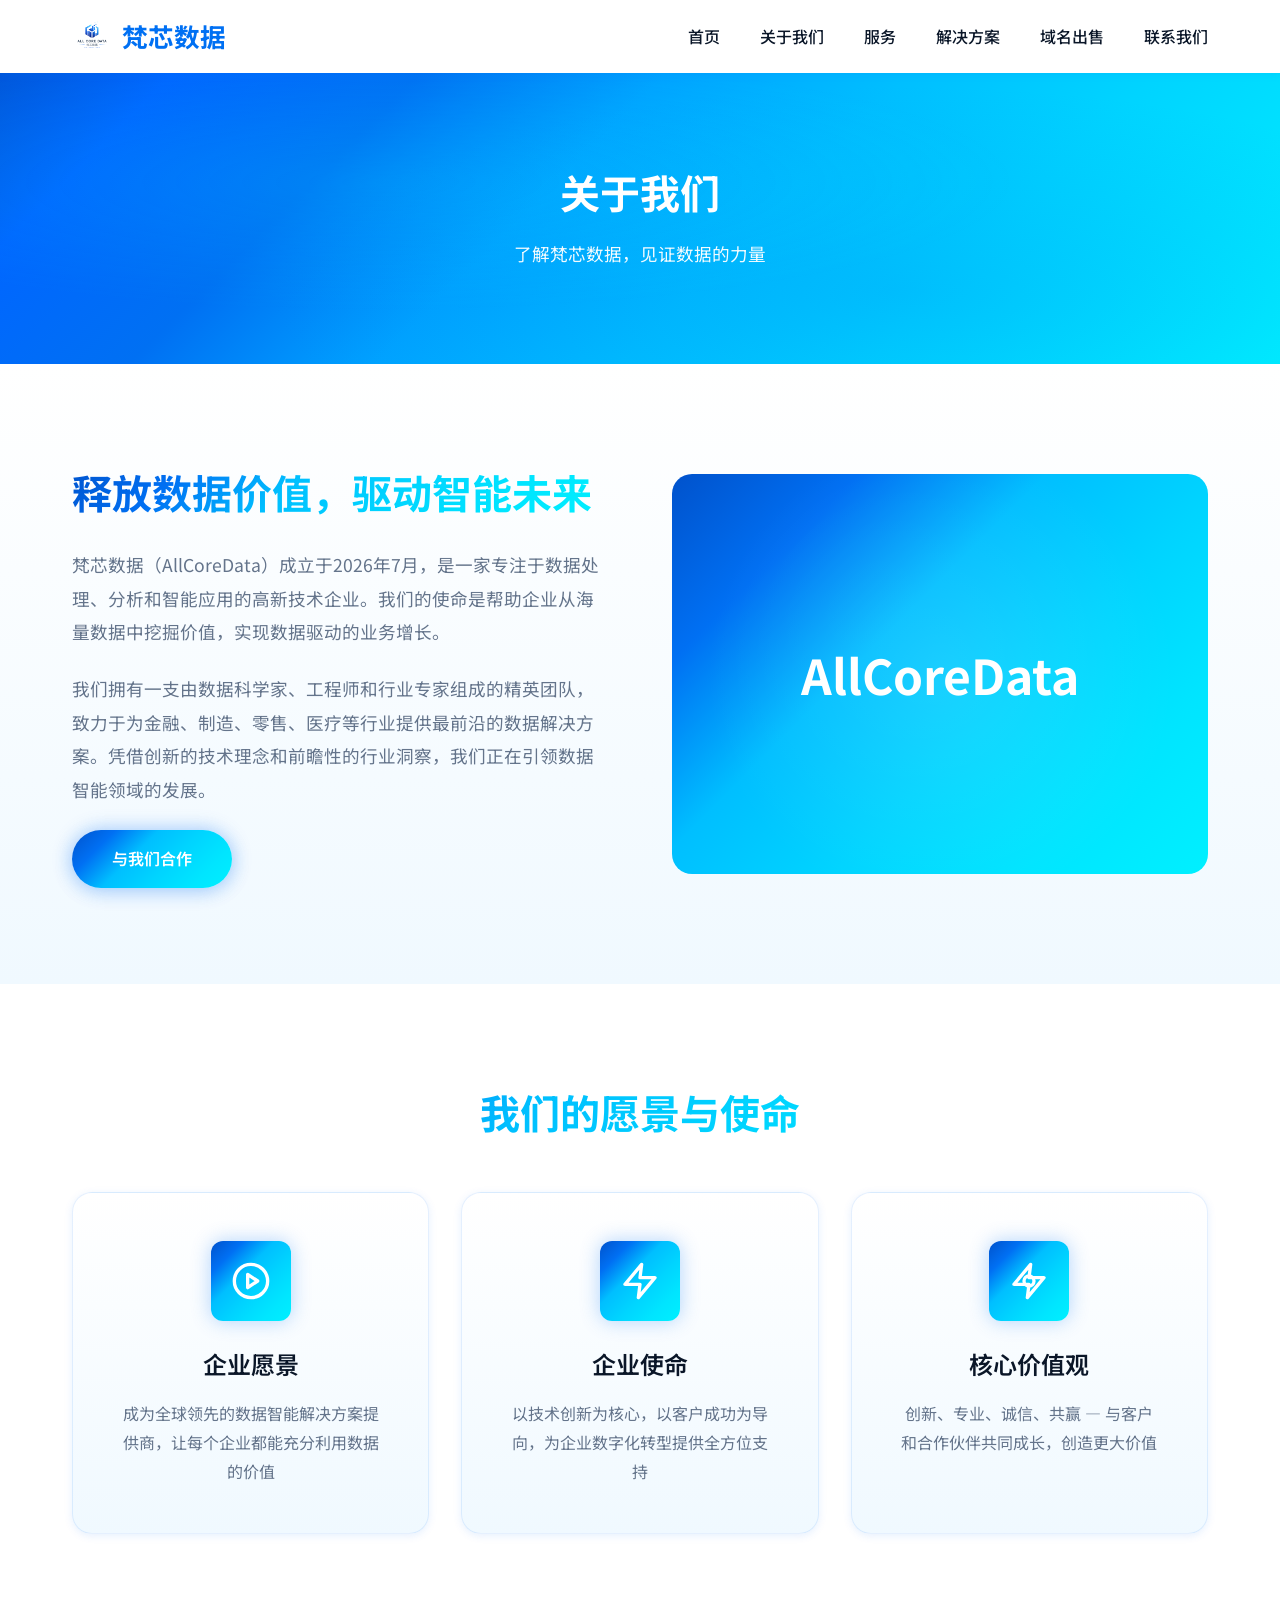
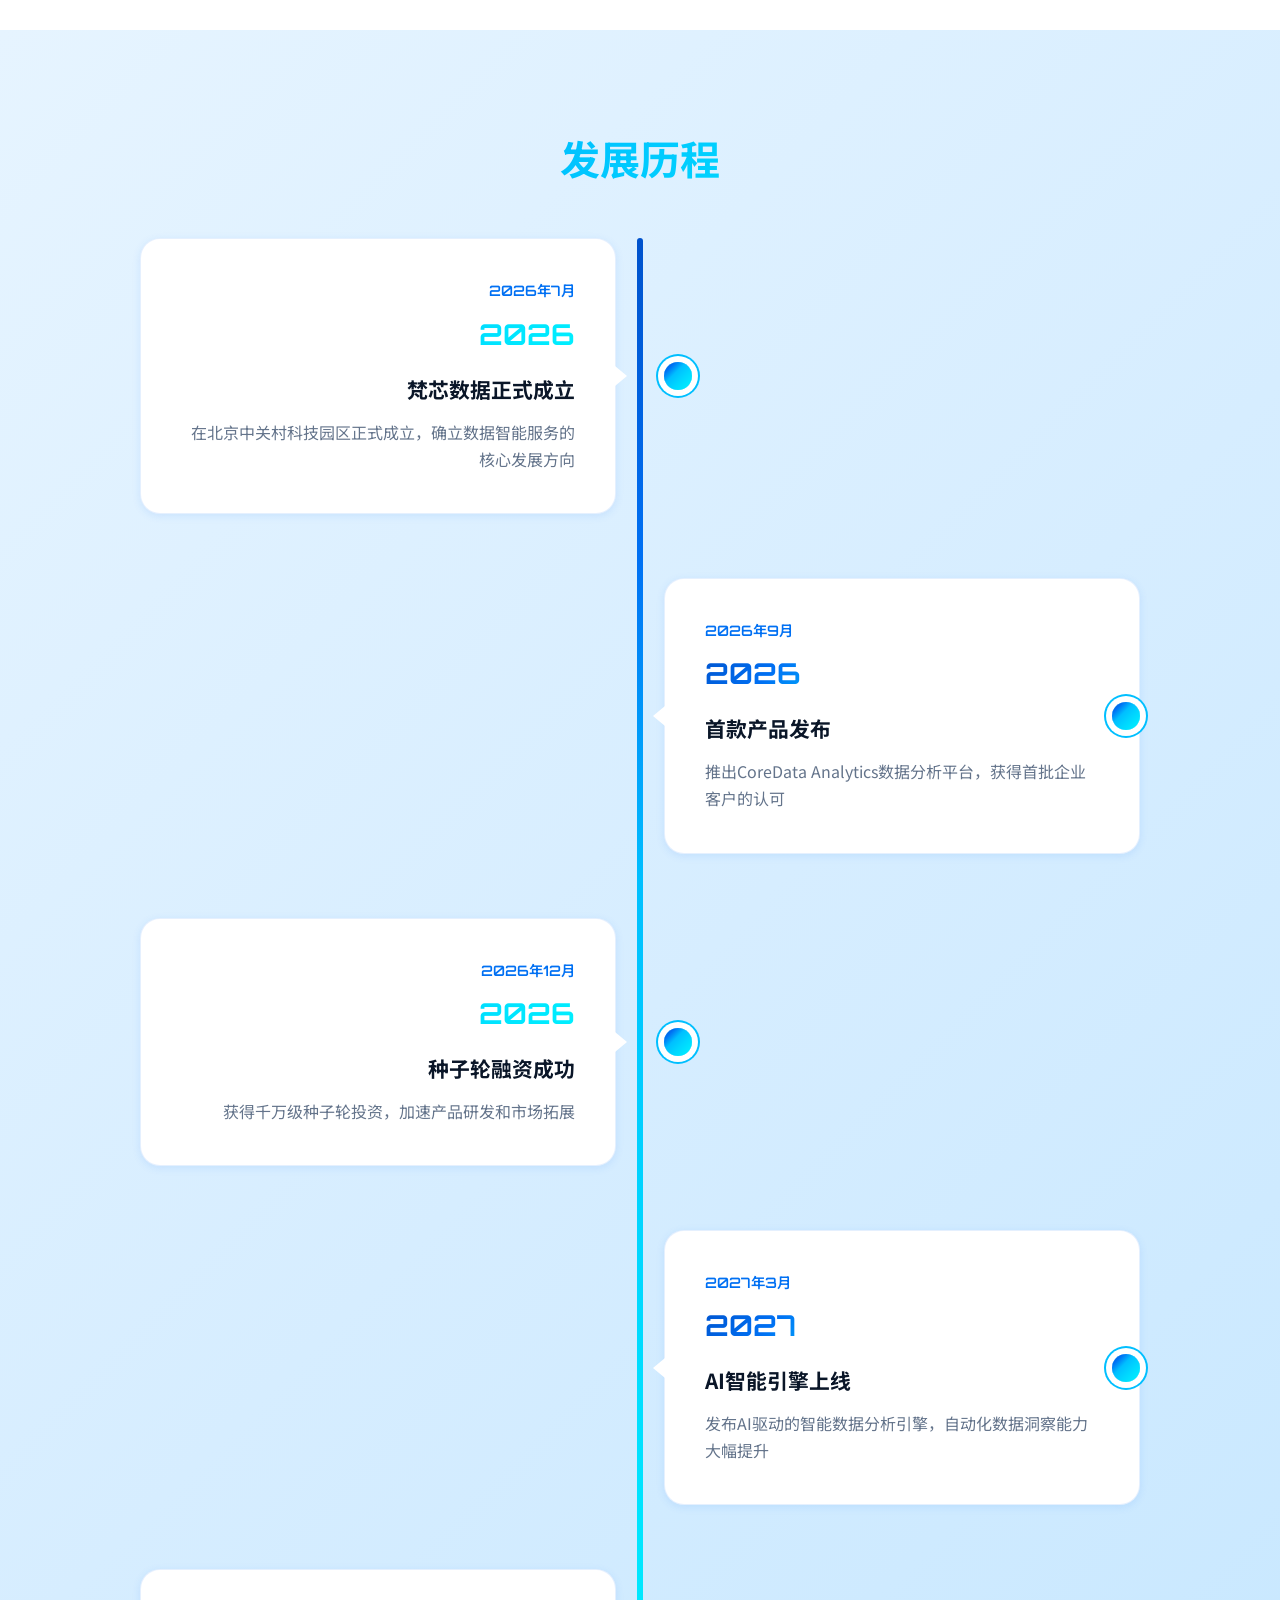
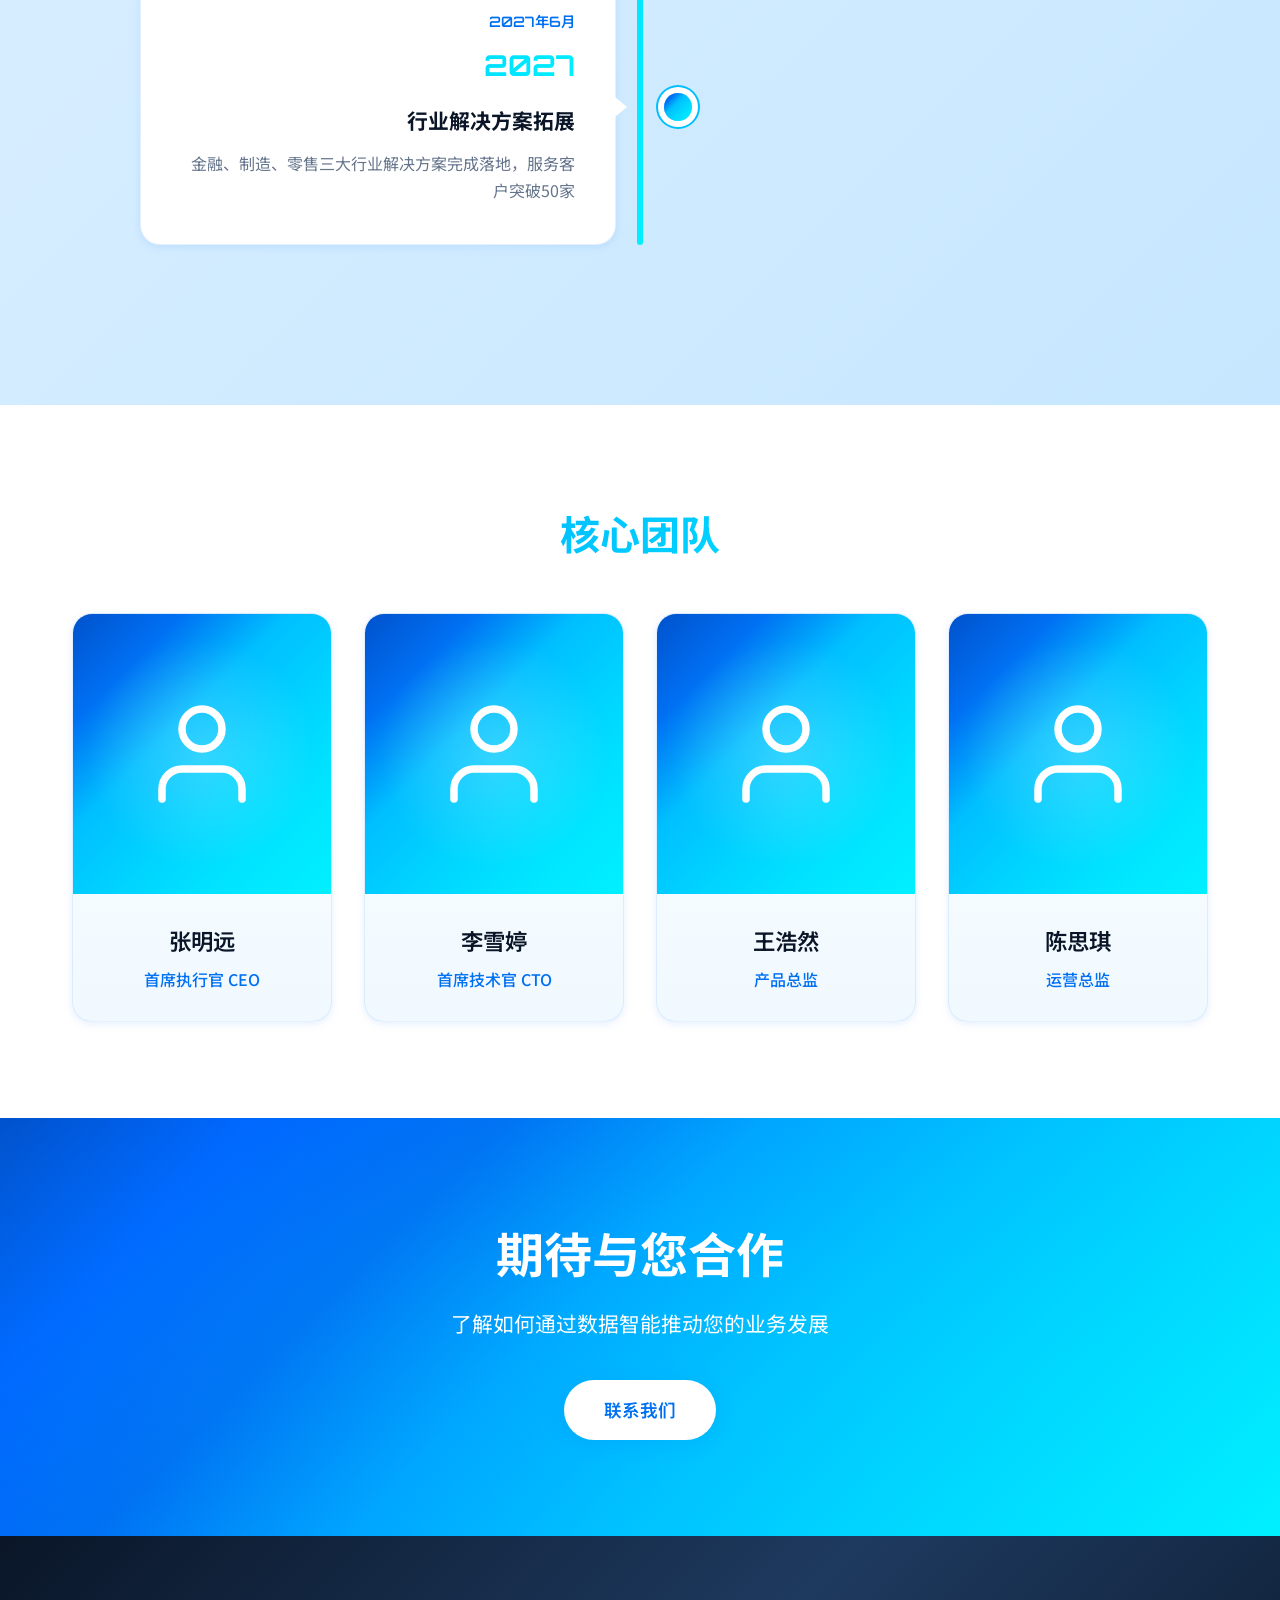
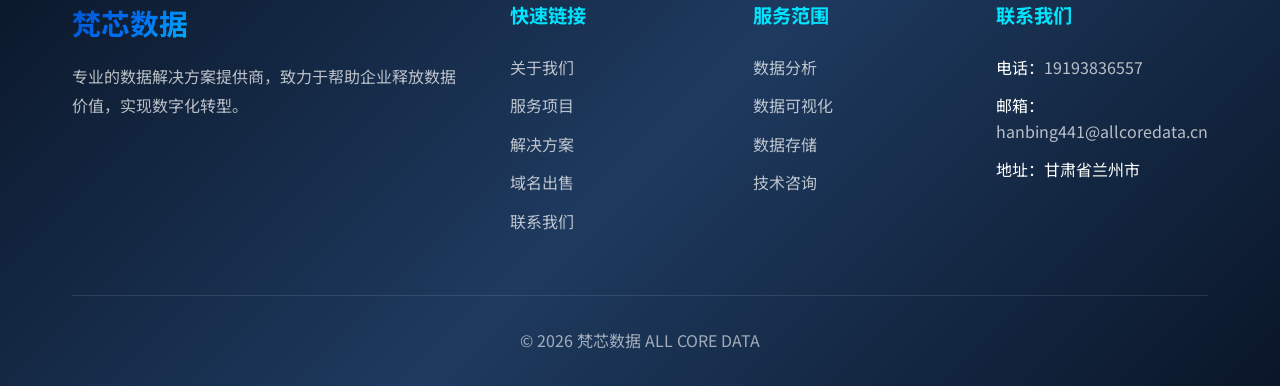
==== about.html @ eddf1067 "Add files via upload" ====
<!DOCTYPE html>
<html lang="zh-CN">
<head>
    <meta charset="UTF-8">
    <meta name="viewport" content="width=device-width, initial-scale=1.0">
    <meta name="description" content="了解梵芯数据的公司介绍、发展历程、核心团队和企业文化">
    <title>关于我们 - 梵芯数据 AllCoreData</title>
    <link rel="preconnect" href="https://fonts.googleapis.com">
    <link rel="preconnect" href="https://fonts.gstatic.com" crossorigin>
    <link href="https://fonts.googleapis.com/css2?family=Noto+Sans+SC:wght@400;500;600;700&family=Orbitron:wght@500;700&display=swap" rel="stylesheet">
    <link rel="stylesheet" href="css/styles.css">
    <style>
        .page-header {
            background: var(--gradient-hero);
            padding: 10rem 0 6rem;
            color: var(--white);
            text-align: center;
            position: relative;
            overflow: hidden;
        }
        
        .page-header::before {
            content: '';
            position: absolute;
            top: 0;
            left: 0;
            width: 100%;
            height: 100%;
            background: radial-gradient(ellipse at 30% 50%, rgba(0, 240, 255, 0.15) 0%, transparent 50%),
                        radial-gradient(ellipse at 70% 80%, rgba(0, 112, 243, 0.2) 0%, transparent 50%);
        }
        
        .page-header h1 {
            font-size: 2.5rem;
            font-weight: 700;
            margin-bottom: 1rem;
            position: relative;
            z-index: 1;
        }
        
        .page-header p {
            font-size: 1.1rem;
            opacity: 0.95;
            position: relative;
            z-index: 1;
        }
        
        .about-intro {
            padding: 6rem 0;
            background: linear-gradient(180deg, var(--white) 0%, var(--bg-light) 100%);
        }
        
        .intro-grid {
            display: grid;
            grid-template-columns: 1fr 1fr;
            gap: 4rem;
            align-items: center;
        }
        
        .intro-content h2 {
            font-size: 2.5rem;
            font-weight: 700;
            margin-bottom: 1.5rem;
            background: var(--gradient);
            -webkit-background-clip: text;
            -webkit-text-fill-color: transparent;
            background-clip: text;
        }
        
        .intro-content p {
            font-size: 1.1rem;
            color: var(--text-gray);
            line-height: 1.9;
            margin-bottom: 1.5rem;
        }
        
        .intro-image {
            background: var(--gradient);
            height: 400px;
            border-radius: var(--radius-lg);
            display: flex;
            align-items: center;
            justify-content: center;
            color: white;
            font-size: 3rem;
            font-weight: 700;
            position: relative;
            overflow: hidden;
        }
        
        .intro-image::before {
            content: '';
            position: absolute;
            top: 0;
            left: 0;
            right: 0;
            bottom: 0;
            background: radial-gradient(circle, rgba(255,255,255,0.1) 0%, transparent 70%);
        }
        
        .mission-section {
            background: var(--white);
            padding: 6rem 0;
        }
        
        .mission-grid {
            display: grid;
            grid-template-columns: repeat(3, 1fr);
            gap: 2rem;
            margin-top: 3rem;
        }
        
        .mission-card {
            background: var(--gradient-card);
            padding: 3rem;
            border-radius: var(--radius-lg);
            box-shadow: var(--shadow-sm);
            border: 1px solid rgba(0, 112, 243, 0.1);
            text-align: center;
            transition: all var(--transition-base);
        }
        
        .mission-card:hover {
            transform: translateY(-10px);
            box-shadow: var(--shadow-lg);
            border-color: var(--primary);
        }
        
        .mission-icon {
            width: 80px;
            height: 80px;
            background: var(--gradient);
            border-radius: var(--radius-md);
            display: flex;
            align-items: center;
            justify-content: center;
            margin: 0 auto 1.5rem;
            box-shadow: var(--glow-primary);
        }
        
        .mission-icon svg {
            width: 40px;
            height: 40px;
            stroke: white;
            fill: none;
            stroke-width: 2;
            stroke-linecap: round;
            stroke-linejoin: round;
        }
        
        .mission-card h3 {
            font-size: 1.5rem;
            font-weight: 600;
            margin-bottom: 1rem;
            color: var(--text-dark);
        }
        
        .mission-card p {
            color: var(--text-gray);
            line-height: 1.8;
        }
        
        .timeline-section {
            padding: 6rem 0;
            background: var(--bg-gradient);
        }
        
        .timeline {
            position: relative;
            max-width: 1000px;
            margin: 3rem auto 0;
        }
        
        .timeline::before {
            content: '';
            position: absolute;
            left: 50%;
            transform: translateX(-50%);
            width: 6px;
            height: 100%;
            background: var(--gradient);
            border-radius: 3px;
        }
        
        .timeline-item {
            position: relative;
            margin-bottom: 4rem;
            display: grid;
            grid-template-columns: 1fr 1fr;
            gap: 3rem;
        }
        
        .timeline-item:nth-child(odd) .timeline-content {
            grid-column: 1;
            text-align: right;
        }
        
        .timeline-item:nth-child(odd) .timeline-dot {
            grid-column: 2;
            justify-self: start;
        }
        
        .timeline-item:nth-child(even) .timeline-content {
            grid-column: 2;
        }
        
        .timeline-item:nth-child(even) .timeline-dot {
            grid-column: 1;
            justify-self: end;
        }
        
        .timeline-content {
            background: var(--white);
            padding: 2.5rem;
            border-radius: var(--radius-lg);
            box-shadow: var(--shadow-sm);
            border: 1px solid rgba(0, 112, 243, 0.1);
            transition: all var(--transition-base);
            position: relative;
        }
        
        .timeline-content:hover {
            transform: scale(1.03);
            box-shadow: var(--shadow-lg);
            border-color: var(--primary);
        }
        
        .timeline-content::before {
            content: '';
            position: absolute;
            top: 50%;
            width: 0;
            height: 0;
            border-style: solid;
        }
        
        .timeline-item:nth-child(odd) .timeline-content::before {
            right: -12px;
            transform: translateY(-50%);
            border-width: 10px 0 10px 12px;
            border-color: transparent transparent transparent var(--white);
        }
        
        .timeline-item:nth-child(even) .timeline-content::before {
            left: -12px;
            transform: translateY(-50%);
            border-width: 10px 12px 10px 0;
            border-color: transparent var(--white) transparent transparent;
        }
        
        .timeline-date {
            font-size: 0.9rem;
            font-weight: 600;
            color: var(--primary);
            margin-bottom: 0.5rem;
            font-family: var(--font-display);
        }
        
        .timeline-year {
            font-size: 1.8rem;
            font-weight: 700;
            font-family: var(--font-display);
            background: var(--gradient);
            -webkit-background-clip: text;
            -webkit-text-fill-color: transparent;
            background-clip: text;
            margin-bottom: 1rem;
        }
        
        .timeline-content h4 {
            font-size: 1.3rem;
            margin-bottom: 0.8rem;
            color: var(--text-dark);
        }
        
        .timeline-content p {
            color: var(--text-gray);
            font-size: 1rem;
            line-height: 1.7;
        }
        
        .timeline-dot {
            width: 28px;
            height: 28px;
            background: var(--gradient);
            border-radius: 50%;
            position: absolute;
            top: 50%;
            transform: translateY(-50%);
            z-index: 2;
            box-shadow: 0 0 0 6px var(--white), 0 0 0 8px var(--primary-light);
            transition: all var(--transition-base);
        }
        
        .timeline-item:hover .timeline-dot {
            box-shadow: 0 0 0 6px var(--white), 0 0 0 8px var(--primary-light), 0 0 20px rgba(0, 240, 255, 0.5);
            transform: translateY(-50%) scale(1.2);
        }
        
        .team-section {
            background: var(--white);
            padding: 6rem 0;
        }
        
        .team-grid {
            display: grid;
            grid-template-columns: repeat(4, 1fr);
            gap: 2rem;
            margin-top: 3rem;
        }
        
        .team-card {
            background: var(--gradient-card);
            border-radius: var(--radius-lg);
            overflow: hidden;
            box-shadow: var(--shadow-sm);
            border: 1px solid rgba(0, 112, 243, 0.1);
            transition: all var(--transition-base);
        }
        
        .team-card:hover {
            transform: translateY(-10px);
            box-shadow: var(--shadow-lg);
            border-color: var(--primary);
        }
        
        .team-avatar {
            height: 280px;
            background: var(--gradient);
            display: flex;
            align-items: center;
            justify-content: center;
            position: relative;
            overflow: hidden;
        }
        
        .team-avatar::before {
            content: '';
            position: absolute;
            top: 0;
            left: 0;
            right: 0;
            bottom: 0;
            background: radial-gradient(circle, rgba(255,255,255,0.2) 0%, transparent 60%);
        }
        
        .team-avatar svg {
            width: 120px;
            height: 120px;
            stroke: white;
            fill: none;
            stroke-width: 1.5;
            stroke-linecap: round;
            stroke-linejoin: round;
        }
        
        .team-info {
            padding: 1.8rem;
            text-align: center;
        }
        
        .team-info h4 {
            font-size: 1.4rem;
            font-weight: 600;
            margin-bottom: 0.5rem;
            color: var(--text-dark);
        }
        
        .team-info p {
            color: var(--primary);
            font-weight: 500;
            font-size: 1rem;
        }
        
        @media (max-width: 1024px) {
            .intro-grid {
                grid-template-columns: 1fr;
            }
            
            .mission-grid {
                grid-template-columns: 1fr;
            }
            
            .team-grid {
                grid-template-columns: repeat(2, 1fr);
            }
            
            .timeline::before {
                left: 25px;
            }
            
            .timeline-item {
                grid-template-columns: 1fr;
                padding-left: 70px;
            }
            
            .timeline-item .timeline-content {
                grid-column: 1 !important;
                text-align: left !important;
            }
            
            .timeline-content::before {
                left: -12px !important;
                right: auto !important;
                border-width: 10px 12px 10px 0 !important;
                border-color: transparent var(--white) transparent transparent !important;
            }
            
            .timeline-dot {
                grid-column: 1 !important;
                left: 10px !important;
                right: auto !important;
            }
        }
        
        @media (max-width: 768px) {
            .page-header h1 {
                font-size: 2.5rem;
            }
            
            .team-grid {
                grid-template-columns: 1fr;
            }
        }
    </style>
</head>
<body>
    <nav class="navbar scrolled">
        <div class="container">
            <a href="index.html" class="logo">
                <img src="logo.png" alt="梵芯数据" style="height: 40px; margin-right: 10px; vertical-align: middle;">
                <span>梵芯数据</span>
            </a>
            <ul class="nav-links" id="navLinks">
                <li><a href="index.html">首页</a></li>
                <li><a href="about.html">关于我们</a></li>
                <li><a href="services.html">服务</a></li>
                <li><a href="solutions.html">解决方案</a></li>
                <li><a href="domains.html">域名出售</a></li>
                <li><a href="contact.html">联系我们</a></li>
            </ul>
            <div class="menu-toggle" id="menuToggle">
                <span></span>
                <span></span>
                <span></span>
            </div>
        </div>
    </nav>

    <header class="page-header">
        <div class="container">
            <h1>关于我们</h1>
            <p>了解梵芯数据，见证数据的力量</p>
        </div>
    </header>

    <section class="about-intro">
        <div class="container">
            <div class="intro-grid">
                <div class="intro-content reveal">
                    <h2>释放数据价值，驱动智能未来</h2>
                    <p>梵芯数据（AllCoreData）成立于2026年7月，是一家专注于数据处理、分析和智能应用的高新技术企业。我们的使命是帮助企业从海量数据中挖掘价值，实现数据驱动的业务增长。</p>
                    <p>我们拥有一支由数据科学家、工程师和行业专家组成的精英团队，致力于为金融、制造、零售、医疗等行业提供最前沿的数据解决方案。凭借创新的技术理念和前瞻性的行业洞察，我们正在引领数据智能领域的发展。</p>
                    <a href="contact.html" class="btn btn-primary">与我们合作</a>
                </div>
                <div class="intro-image reveal">
                    AllCoreData
                </div>
            </div>
        </div>
    </section>

    <section class="mission-section">
        <div class="container">
            <h2 class="section-title reveal">我们的愿景与使命</h2>
            <div class="mission-grid">
                <div class="mission-card reveal">
                    <div class="mission-icon">
                        <svg viewBox="0 0 24 24">
                            <circle cx="12" cy="12" r="10"/>
                            <polygon points="10 8 16 12 10 16 10 8"/>
                        </svg>
                    </div>
                    <h3>企业愿景</h3>
                    <p>成为全球领先的数据智能解决方案提供商，让每个企业都能充分利用数据的价值</p>
                </div>
                <div class="mission-card reveal">
                    <div class="mission-icon">
                        <svg viewBox="0 0 24 24">
                            <path d="M13 2L3 14h9l-1 8 10-12h-9l1-8z"/>
                        </svg>
                    </div>
                    <h3>企业使命</h3>
                    <p>以技术创新为核心，以客户成功为导向，为企业数字化转型提供全方位支持</p>
                </div>
                <div class="mission-card reveal">
                    <div class="mission-icon">
                        <svg viewBox="0 0 24 24">
                            <path d="M13 2L3 14h9l-1 8 10-12h-9l1-8z"/>
                            <circle cx="12" cy="12" r="3"/>
                        </svg>
                    </div>
                    <h3>核心价值观</h3>
                    <p>创新、专业、诚信、共赢 — 与客户和合作伙伴共同成长，创造更大价值</p>
                </div>
            </div>
        </div>
    </section>

    <section class="timeline-section">
        <div class="container">
            <h2 class="section-title reveal">发展历程</h2>
            <div class="timeline">
                <div class="timeline-item reveal">
                    <div class="timeline-content">
                        <div class="timeline-date">2026年7月</div>
                        <div class="timeline-year">2026</div>
                        <h4>梵芯数据正式成立</h4>
                        <p>在北京中关村科技园区正式成立，确立数据智能服务的核心发展方向</p>
                    </div>
                    <div class="timeline-dot"></div>
                </div>
                <div class="timeline-item reveal">
                    <div class="timeline-content">
                        <div class="timeline-date">2026年9月</div>
                        <div class="timeline-year">2026</div>
                        <h4>首款产品发布</h4>
                        <p>推出CoreData Analytics数据分析平台，获得首批企业客户的认可</p>
                    </div>
                    <div class="timeline-dot"></div>
                </div>
                <div class="timeline-item reveal">
                    <div class="timeline-content">
                        <div class="timeline-date">2026年12月</div>
                        <div class="timeline-year">2026</div>
                        <h4>种子轮融资成功</h4>
                        <p>获得千万级种子轮投资，加速产品研发和市场拓展</p>
                    </div>
                    <div class="timeline-dot"></div>
                </div>
                <div class="timeline-item reveal">
                    <div class="timeline-content">
                        <div class="timeline-date">2027年3月</div>
                        <div class="timeline-year">2027</div>
                        <h4>AI智能引擎上线</h4>
                        <p>发布AI驱动的智能数据分析引擎，自动化数据洞察能力大幅提升</p>
                    </div>
                    <div class="timeline-dot"></div>
                </div>
                <div class="timeline-item reveal">
                    <div class="timeline-content">
                        <div class="timeline-date">2027年6月</div>
                        <div class="timeline-year">2027</div>
                        <h4>行业解决方案拓展</h4>
                        <p>金融、制造、零售三大行业解决方案完成落地，服务客户突破50家</p>
                    </div>
                    <div class="timeline-dot"></div>
                </div>
            </div>
        </div>
    </section>

    <section class="team-section">
        <div class="container">
            <h2 class="section-title reveal">核心团队</h2>
            <div class="team-grid">
                <div class="team-card reveal">
                    <div class="team-avatar">
                        <svg viewBox="0 0 24 24">
                            <path d="M20 21v-2a4 4 0 0 0-4-4H8a4 4 0 0 0-4 4v2"/>
                            <circle cx="12" cy="7" r="4"/>
                        </svg>
                    </div>
                    <div class="team-info">
                        <h4>张明远</h4>
                        <p>首席执行官 CEO</p>
                    </div>
                </div>
                <div class="team-card reveal">
                    <div class="team-avatar">
                        <svg viewBox="0 0 24 24">
                            <path d="M20 21v-2a4 4 0 0 0-4-4H8a4 4 0 0 0-4 4v2"/>
                            <circle cx="12" cy="7" r="4"/>
                        </svg>
                    </div>
                    <div class="team-info">
                        <h4>李雪婷</h4>
                        <p>首席技术官 CTO</p>
                    </div>
                </div>
                <div class="team-card reveal">
                    <div class="team-avatar">
                        <svg viewBox="0 0 24 24">
                            <path d="M20 21v-2a4 4 0 0 0-4-4H8a4 4 0 0 0-4 4v2"/>
                            <circle cx="12" cy="7" r="4"/>
                        </svg>
                    </div>
                    <div class="team-info">
                        <h4>王浩然</h4>
                        <p>产品总监</p>
                    </div>
                </div>
                <div class="team-card reveal">
                    <div class="team-avatar">
                        <svg viewBox="0 0 24 24">
                            <path d="M20 21v-2a4 4 0 0 0-4-4H8a4 4 0 0 0-4 4v2"/>
                            <circle cx="12" cy="7" r="4"/>
                        </svg>
                    </div>
                    <div class="team-info">
                        <h4>陈思琪</h4>
                        <p>运营总监</p>
                    </div>
                </div>
            </div>
        </div>
    </section>

    <section class="cta section">
        <div class="container">
            <h2 class="reveal">期待与您合作</h2>
            <p class="reveal">了解如何通过数据智能推动您的业务发展</p>
            <a href="contact.html" class="btn btn-white reveal">联系我们</a>
        </div>
    </section>

    <footer>
        <div class="container">
            <div class="footer-grid">
                <div class="footer-brand">
                    <h3>梵芯数据</h3>
                    <p>专业的数据解决方案提供商，致力于帮助企业释放数据价值，实现数字化转型。</p>
                </div>
                <div class="footer-links">
                    <h4>快速链接</h4>
                    <ul>
                        <li><a href="about.html">关于我们</a></li>
                        <li><a href="services.html">服务项目</a></li>
                        <li><a href="solutions.html">解决方案</a></li>
                        <li><a href="domains.html">域名出售</a></li>
                        <li><a href="contact.html">联系我们</a></li>
                    </ul>
                </div>
                <div class="footer-links">
                    <h4>服务范围</h4>
                    <ul>
                        <li><a href="services.html">数据分析</a></li>
                        <li><a href="services.html">数据可视化</a></li>
                        <li><a href="services.html">数据存储</a></li>
                        <li><a href="services.html">技术咨询</a></li>
                    </ul>
                </div>
                <div class="footer-links">
                    <h4>联系我们</h4>
                    <ul>
                        <li>电话：<a href="tel:19193836557">19193836557</a></li>
                        <li>邮箱：<a href="mailto:hanbing441@allcoredata.cn">hanbing441@allcoredata.cn</a></li>
                        <li>地址：甘肃省兰州市</li>
                    </ul>
                </div>
            </div>
            <div class="footer-bottom">
                <p>&copy; 2026 梵芯数据 ALL CORE DATA</p>
            </div>
        </div>
    </footer>

    <script src="js/main.js"></script>
</body>
</html>
---- css/styles.css ----
:root {
    --primary: #0070F3;
    --primary-light: #00BFFF;
    --primary-dark: #0052CC;
    --secondary: #00D4FF;
    --secondary-light: #00E5FF;
    --accent: #00F0FF;
    --accent-glow: #00FFFF;
    --white: #ffffff;
    --bg-light: #F0F9FF;
    --bg-soft: #F8FAFC;
    --bg-gradient: linear-gradient(135deg, #E6F4FF 0%, #D6EDFF 50%, #C6E7FF 100%);
    --text-dark: #0A1628;
    --text-gray: #64748B;
    --text-light: #94A3B8;
    --gradient: linear-gradient(135deg, #0052CC 0%, #0070F3 20%, #00BFFF 40%, #00D4FF 60%, #00E5FF 80%, #00F0FF 100%);
    --gradient-soft: linear-gradient(135deg, #0070F3 0%, #00A3FF 33%, #00BFFF 66%, #00D4FF 100%);
    --gradient-light: linear-gradient(135deg, #E6F4FF 0%, #B3E0FF 50%, #80D4FF 100%);
    --gradient-hero: linear-gradient(135deg, #0052CC 0%, #0066FF 15%, #0070F3 30%, #00A3FF 45%, #00BFFF 60%, #00D4FF 75%, #00E5FF 90%, #00F0FF 100%);
    --gradient-dark: linear-gradient(135deg, #0A1628 0%, #1E3A5F 50%, #0A1628 100%);
    --gradient-card: linear-gradient(180deg, #ffffff 0%, #F0F9FF 100%);
    --shadow-sm: 0 2px 8px rgba(0, 112, 243, 0.1);
    --shadow-md: 0 4px 20px rgba(0, 112, 243, 0.15);
    --shadow-lg: 0 8px 40px rgba(0, 112, 243, 0.2);
    --shadow-xl: 0 12px 60px rgba(0, 112, 243, 0.25);
    --glow-primary: 0 0 20px rgba(0, 112, 243, 0.3);
    --glow-accent: 0 0 30px rgba(0, 240, 255, 0.4);
    --radius-sm: 8px;
    --radius-md: 12px;
    --radius-lg: 20px;
    --radius-xl: 30px;
    --radius-full: 50px;
    --transition-fast: 0.2s ease;
    --transition-base: 0.3s ease;
    --transition-slow: 0.5s ease;
    --font-sans: 'Noto Sans SC', -apple-system, BlinkMacSystemFont, 'Segoe UI', sans-serif;
    --font-display: 'Orbitron', 'Noto Sans SC', sans-serif;
}

[data-theme="dark"] {
    --primary: #00BFFF;
    --primary-light: #00D4FF;
    --primary-dark: #0070F3;
    --secondary: #00E5FF;
    --secondary-light: #00F0FF;
    --accent: #00FFFF;
    --accent-glow: #00F0FF;
    --white: #0A1628;
    --bg-light: #1E3A5F;
    --bg-soft: #0A1628;
    --bg-gradient: linear-gradient(135deg, #1E3A5F 0%, #0A1628 50%, #1E3A5F 100%);
    --text-dark: #F8FAFC;
    --text-gray: #CBD5E1;
    --text-light: #94A3B8;
    --gradient-dark: linear-gradient(135deg, #F8FAFC 0%, #CBD5E1 50%, #F8FAFC 100%);
    --gradient-card: linear-gradient(180deg, #1E3A5F 0%, #0A1628 100%);
    --shadow-sm: 0 2px 8px rgba(0, 0, 0, 0.3);
    --shadow-md: 0 4px 20px rgba(0, 0, 0, 0.4);
    --shadow-lg: 0 8px 40px rgba(0, 0, 0, 0.5);
    --shadow-xl: 0 12px 60px rgba(0, 0, 0, 0.6);
}

* {
    margin: 0;
    padding: 0;
    box-sizing: border-box;
}

html {
    scroll-behavior: smooth;
}

body {
    font-family: var(--font-sans);
    line-height: 1.6;
    color: var(--text-dark);
    background: var(--white);
    overflow-x: hidden;
}

a {
    text-decoration: none;
    color: inherit;
}

ul {
    list-style: none;
}

img {
    max-width: 100%;
    height: auto;
}

.skip-link {
    position: absolute;
    top: -40px;
    left: 0;
    background: var(--primary);
    color: var(--white);
    padding: 8px 16px;
    z-index: 10000;
    transition: top 0.3s;
}

.skip-link:focus {
    top: 0;
}

@media (prefers-reduced-motion: reduce) {
    *,
    *::before,
    *::after {
        animation-duration: 0.01ms !important;
        animation-iteration-count: 1 !important;
        transition-duration: 0.01ms !important;
    }
}

.container {
    max-width: 1200px;
    margin: 0 auto;
    padding: 0 2rem;
}

@media (max-width: 480px) {
    .container {
        padding: 0 1.25rem;
    }
}

.btn {
    display: inline-flex;
    align-items: center;
    justify-content: center;
    gap: 0.5rem;
    padding: 1rem 2.5rem;
    border-radius: var(--radius-full);
    font-size: 1rem;
    font-weight: 600;
    cursor: pointer;
    transition: all var(--transition-base);
    border: none;
    outline: none;
}

.btn-primary {
    background: var(--gradient);
    color: var(--white);
    box-shadow: var(--shadow-md), var(--glow-primary);
}

.btn-primary:hover {
    transform: translateY(-3px);
    box-shadow: var(--shadow-lg), var(--glow-accent);
}

.btn-primary:active {
    transform: translateY(-1px);
}

.btn-secondary {
    background: transparent;
    color: var(--primary);
    border: 2px solid var(--primary);
}

.btn-secondary:hover {
    background: var(--primary);
    color: var(--white);
    transform: translateY(-3px);
    box-shadow: var(--glow-primary);
}

.btn-white {
    background: var(--white);
    color: var(--primary);
    box-shadow: var(--shadow-md);
}

.btn-white:hover {
    transform: translateY(-3px);
    box-shadow: var(--shadow-lg);
    background: var(--white);
    color: var(--primary-dark);
}

.btn-outline-white {
    background: transparent;
    color: var(--white);
    border: 2px solid var(--white);
}

.btn-outline-white:hover {
    background: var(--white);
    color: var(--primary);
    transform: translateY(-3px);
}

.section {
    padding: 5rem 0;
}

.section-title {
    font-size: 2.5rem;
    font-weight: 700;
    text-align: center;
    margin-bottom: 1rem;
    background: var(--gradient);
    -webkit-background-clip: text;
    -webkit-text-fill-color: transparent;
    background-clip: text;
}

.section-subtitle {
    font-size: 1.1rem;
    color: var(--text-gray);
    text-align: center;
    max-width: 650px;
    margin: 0 auto 3.5rem;
    line-height: 1.8;
}

.navbar {
    position: fixed;
    top: 0;
    left: 0;
    width: 100%;
    padding: 1.5rem 0;
    z-index: 1000;
    transition: all var(--transition-base);
}

.navbar.scrolled {
    background: var(--white);
    backdrop-filter: blur(20px);
    box-shadow: var(--shadow-sm);
    padding: 1rem 0;
}

.navbar .container {
    display: flex;
    justify-content: space-between;
    align-items: center;
}

.logo {
    font-size: 1.6rem;
    font-weight: 700;
    color: var(--white);
    transition: color var(--transition-fast);
    display: flex;
    align-items: center;
}

[data-theme="dark"] .logo {
    color: var(--text-dark);
}

.navbar.scrolled .logo {
    color: var(--primary);
}

.logo img {
    border-radius: var(--radius-sm);
}

.nav-links {
    display: flex;
    gap: 2.5rem;
}

.nav-links a {
    color: rgba(255, 255, 255, 0.9);
    font-weight: 500;
    position: relative;
    transition: color var(--transition-fast);
}

.navbar.scrolled .nav-links a {
    color: var(--text-dark);
}

.nav-links a:hover {
    color: var(--secondary-light);
}

.navbar.scrolled .nav-links a:hover {
    color: var(--primary);
}

.nav-links a::after {
    content: '';
    position: absolute;
    bottom: -5px;
    left: 0;
    width: 0;
    height: 2px;
    background: var(--gradient);
    transition: width var(--transition-base);
}

.nav-links a:hover::after {
    width: 100%;
}

.menu-toggle {
    display: none;
    flex-direction: column;
    gap: 6px;
    cursor: pointer;
    padding: 8px;
    border-radius: 8px;
    transition: all var(--transition-fast);
}

.menu-toggle:hover {
    background: rgba(255, 255, 255, 0.1);
}

.navbar.scrolled .menu-toggle:hover {
    background: rgba(0, 112, 243, 0.1);
}

.menu-toggle span {
    width: 28px;
    height: 3px;
    background: var(--white);
    border-radius: 3px;
    transition: all var(--transition-fast);
}

.navbar.scrolled .menu-toggle span {
    background: var(--text-dark);
}

.hero {
    height: 100vh;
    display: flex;
    align-items: center;
    justify-content: center;
    text-align: center;
    color: var(--white);
    position: relative;
    overflow: hidden;
}

.hero-bg {
    position: absolute;
    top: 0;
    left: 0;
    width: 100%;
    height: 100%;
    background: var(--gradient-hero);
    z-index: -2;
}

.hero-bg::before {
    content: '';
    position: absolute;
    top: 0;
    left: 0;
    right: 0;
    bottom: 0;
    background: radial-gradient(ellipse at 30% 50%, rgba(0, 240, 255, 0.15) 0%, transparent 50%),
                radial-gradient(ellipse at 70% 80%, rgba(0, 112, 243, 0.2) 0%, transparent 50%);
}

#particles-canvas {
    position: absolute;
    top: 0;
    left: 0;
    width: 100%;
    height: 100%;
    z-index: -1;
}

.hero-content {
    max-width: 900px;
    padding: 0 2rem;
    z-index: 1;
}

.hero-logo {
    margin-bottom: 2rem;
    animation: fadeInUp 0.8s ease;
}

.hero-logo-img {
    width: 400px;
    height: auto;
    filter: brightness(0) invert(1);
    opacity: 0.95;
}

[data-theme="dark"] .hero-logo-img {
    filter: brightness(0) invert(1);
}

.hero h1 {
    font-size: 3rem;
    font-weight: 700;
    margin-bottom: 1.5rem;
    animation: fadeInUp 0.8s ease;
    line-height: 1.3;
}

.hero p {
    font-size: 1.4rem;
    opacity: 0.95;
    margin-bottom: 3rem;
    animation: fadeInUp 0.8s ease 0.2s both;
}

.hero-buttons {
    display: flex;
    gap: 1.5rem;
    justify-content: center;
    flex-wrap: wrap;
    animation: fadeInUp 0.8s ease 0.4s both;
}

.stats {
    background: var(--bg-gradient);
    padding: 5rem 0;
}

.stats-grid {
    display: grid;
    grid-template-columns: repeat(4, 1fr);
    gap: 2rem;
}

.stat-card {
    text-align: center;
    padding: 2.5rem;
    background: var(--white);
    border-radius: var(--radius-lg);
    box-shadow: var(--shadow-sm);
    transition: all var(--transition-base);
    border: 1px solid rgba(0, 112, 243, 0.1);
}

.stat-card:hover {
    transform: translateY(-5px);
    box-shadow: var(--shadow-lg);
    border-color: var(--primary);
}

.stat-icon {
    font-size: 3rem;
    margin-bottom: 1rem;
}

.stat-number {
    font-size: 3.5rem;
    font-weight: 700;
    font-family: var(--font-display);
    background: var(--gradient);
    -webkit-background-clip: text;
    -webkit-text-fill-color: transparent;
    background-clip: text;
    margin-bottom: 0.5rem;
}

.stat-label {
    font-size: 1.1rem;
    color: var(--text-gray);
}

.services-preview {
    padding: 6rem 0;
    background: linear-gradient(180deg, var(--white) 0%, var(--bg-light) 100%);
}

.services-grid {
    display: grid;
    grid-template-columns: repeat(3, 1fr);
    gap: 2rem;
    margin-top: 3rem;
}

.service-card {
    padding: 3rem;
    background: var(--gradient-card);
    border-radius: var(--radius-lg);
    box-shadow: var(--shadow-sm);
    border: 1px solid rgba(0, 112, 243, 0.1);
    transition: all var(--transition-base);
    position: relative;
    overflow: hidden;
}

.service-card::before {
    content: '';
    position: absolute;
    top: 0;
    left: 0;
    width: 100%;
    height: 4px;
    background: var(--gradient);
    transform: scaleX(0);
    transform-origin: left;
    transition: transform var(--transition-base);
}

.service-card:hover::before {
    transform: scaleX(1);
}

.service-card:hover {
    transform: translateY(-10px);
    box-shadow: var(--shadow-lg);
    border-color: var(--primary);
}

.service-icon {
    width: 70px;
    height: 70px;
    background: var(--gradient);
    border-radius: var(--radius-md);
    display: flex;
    align-items: center;
    justify-content: center;
    font-size: 2rem;
    margin-bottom: 1.5rem;
    box-shadow: var(--glow-primary);
}

.service-card h3 {
    font-size: 1.5rem;
    font-weight: 600;
    margin-bottom: 1rem;
    color: var(--text-dark);
}

.service-card p {
    color: var(--text-gray);
    line-height: 1.8;
}

.cases-preview {
    background: var(--bg-gradient);
    padding: 6rem 0;
}

.cases-grid {
    display: grid;
    grid-template-columns: repeat(3, 1fr);
    gap: 2rem;
    margin-top: 3rem;
}

.case-card {
    position: relative;
    height: 300px;
    border-radius: var(--radius-lg);
    overflow: hidden;
    cursor: pointer;
    box-shadow: var(--shadow-md);
}

.case-card img {
    width: 100%;
    height: 100%;
    object-fit: cover;
    transition: transform var(--transition-slow);
}

.case-card:hover img {
    transform: scale(1.1);
}

.case-overlay {
    position: absolute;
    bottom: 0;
    left: 0;
    right: 0;
    padding: 2rem;
    background: linear-gradient(transparent, rgba(0, 0, 0, 0.8));
    color: var(--white);
}

.case-overlay h3 {
    font-size: 1.3rem;
    margin-bottom: 0.5rem;
}

.partners {
    padding: 5rem 0;
    background: var(--white);
    text-align: center;
}

.partners h2 {
    font-size: 2rem;
    margin-bottom: 3rem;
    color: var(--text-dark);
}

.partners-grid {
    display: flex;
    justify-content: center;
    align-items: center;
    gap: 4rem;
    flex-wrap: wrap;
}

.partner-logo {
    font-size: 1.8rem;
    font-weight: 700;
    color: var(--text-gray);
    opacity: 0.6;
    transition: opacity var(--transition-fast), color var(--transition-fast);
}

.partner-logo:hover {
    opacity: 1;
    color: var(--primary);
}

.cta {
    background: var(--gradient-hero);
    padding: 6rem 0;
    text-align: center;
    color: var(--white);
    position: relative;
    overflow: hidden;
}

.cta::before {
    content: '';
    position: absolute;
    top: -50%;
    left: -50%;
    width: 200%;
    height: 200%;
    background: radial-gradient(ellipse, rgba(0, 240, 255, 0.1) 0%, transparent 50%);
    animation: pulse 4s ease-in-out infinite;
}

@keyframes pulse {
    0%, 100% { transform: scale(1); opacity: 0.5; }
    50% { transform: scale(1.1); opacity: 0.8; }
}

.cta h2 {
    font-size: 3rem;
    margin-bottom: 1rem;
    position: relative;
    z-index: 1;
}

.cta p {
    font-size: 1.3rem;
    margin-bottom: 2.5rem;
    opacity: 0.95;
    position: relative;
    z-index: 1;
}

.cta .btn-white {
    font-size: 1.1rem;
    position: relative;
    z-index: 1;
}

footer {
    background: var(--gradient-dark);
    color: var(--white);
    padding: 4rem 0 2rem;
}

.footer-grid {
    display: grid;
    grid-template-columns: 2fr 1fr 1fr 1fr;
    gap: 3rem;
    margin-bottom: 3rem;
}

.footer-brand h3 {
    font-size: 1.8rem;
    margin-bottom: 1rem;
    background: var(--gradient);
    -webkit-background-clip: text;
    -webkit-text-fill-color: transparent;
    background-clip: text;
}

.footer-brand p {
    color: rgba(255, 255, 255, 0.7);
    line-height: 1.8;
}

.footer-links h4 {
    font-size: 1.2rem;
    margin-bottom: 1.5rem;
    color: var(--secondary-light);
}

.footer-links ul li {
    margin-bottom: 0.8rem;
}

.footer-links a {
    color: rgba(255, 255, 255, 0.7);
    transition: color var(--transition-fast);
}

.footer-links a:hover {
    color: var(--secondary);
}

.footer-bottom {
    padding-top: 2rem;
    border-top: 1px solid rgba(255, 255, 255, 0.1);
    text-align: center;
    color: rgba(255, 255, 255, 0.6);
}

@keyframes fadeInUp {
    from {
        opacity: 0;
        transform: translateY(30px);
    }
    to {
        opacity: 1;
        transform: translateY(0);
    }
}

@keyframes fadeInLeft {
    from {
        opacity: 0;
        transform: translateX(-30px);
    }
    to {
        opacity: 1;
        transform: translateX(0);
    }
}

@keyframes fadeInRight {
    from {
        opacity: 0;
        transform: translateX(30px);
    }
    to {
        opacity: 1;
        transform: translateX(0);
    }
}

.reveal {
    opacity: 0;
    transform: translateY(40px);
    transition: all 0.6s ease;
}

.reveal.visible {
    opacity: 1;
    transform: translateY(0);
}

.reveal-left {
    opacity: 0;
    transform: translateX(-40px);
    transition: all 0.6s ease;
}

.reveal-left.visible {
    opacity: 1;
    transform: translateX(0);
}

.reveal-right {
    opacity: 0;
    transform: translateX(40px);
    transition: all 0.6s ease;
}

.reveal-right.visible {
    opacity: 1;
    transform: translateX(0);
}

@media (max-width: 1024px) {
    .stats-grid {
        grid-template-columns: repeat(2, 1fr);
    }
    
    .services-grid {
        grid-template-columns: repeat(2, 1fr);
    }
    
    .cases-grid {
        grid-template-columns: repeat(2, 1fr);
    }
    
    .footer-grid {
        grid-template-columns: repeat(2, 1fr);
    }
}

@media (max-width: 768px) {
    .navbar {
        padding: 0.875rem 0;
        background: rgba(0, 82, 204, 0.95);
        backdrop-filter: blur(20px);
    }
    
    .navbar.scrolled {
        padding: 0.75rem 0;
        background: var(--white) !important;
    }
    
    .logo {
        font-size: 1.3rem;
    }
    
    .logo img {
        height: 36px !important;
    }
    
    .menu-toggle {
        display: flex;
        z-index: 1001;
    }
    
    .nav-links {
        position: fixed;
        top: 0;
        right: -100%;
        width: 100%;
        height: 100vh;
        background: var(--gradient-hero);
        flex-direction: column;
        justify-content: center;
        align-items: center;
        transition: right var(--transition-base);
        z-index: 999;
        padding: 2rem;
    }
    
    .nav-links.active {
        right: 0;
    }
    
    .nav-links li {
        margin: 1rem 0;
    }
    
    .nav-links a {
        color: var(--white);
        font-size: 1.3rem;
        padding: 0.5rem 0;
    }
    
    .hero {
        min-height: 100vh;
        height: auto;
        padding: 6rem 0 4rem;
    }
    
    .hero-content {
        padding: 0 1.25rem;
    }
    
    .hero-logo-img {
        width: 220px !important;
    }
    
    .hero h1 {
        font-size: 2.2rem;
        line-height: 1.25;
    }
    
    .hero p {
        font-size: 1.05rem;
    }
    
    .hero-buttons {
        flex-direction: column;
        gap: 1rem;
    }
    
    .btn {
        padding: 0.875rem 2rem;
        font-size: 1rem;
        width: 100%;
    }
    
    .btn-primary,
    .btn-secondary {
        width: 100%;
        justify-content: center;
    }
    
    .section {
        padding: 4rem 0;
    }
    
    .section-title {
        font-size: 1.8rem;
    }
    
    .section-subtitle {
        font-size: 1rem;
        margin-bottom: 2.5rem;
    }
    
    .stats-grid {
        grid-template-columns: repeat(2, 1fr);
        gap: 1rem;
    }
    
    .stat-card {
        padding: 1.75rem 1.25rem;
    }
    
    .stat-icon {
        font-size: 2.25rem;
    }
    
    .stat-number {
        font-size: 2.5rem;
    }
    
    .stat-label {
        font-size: 0.95rem;
    }
    
    .services-grid,
    .cases-grid {
        grid-template-columns: 1fr;
        gap: 1.5rem;
    }
    
    .service-card {
        padding: 2rem 1.75rem;
    }
    
    .service-icon {
        width: 60px;
        height: 60px;
        font-size: 1.75rem;
    }
    
    .service-card h3 {
        font-size: 1.3rem;
    }
    
    .case-card {
        height: 250px;
    }
    
    .partners {
        padding: 3.5rem 0;
    }
    
    .partners h2 {
        font-size: 1.5rem;
        margin-bottom: 2rem;
    }
    
    .partners-grid {
        gap: 2rem;
    }
    
    .partner-logo {
        font-size: 1.5rem;
    }
    
    .cta {
        padding: 4rem 0;
    }
    
    .cta h2 {
        font-size: 1.8rem;
    }
    
    .cta p {
        font-size: 1.05rem;
        margin-bottom: 2rem;
    }
    
    .cta .btn-white {
        font-size: 1rem;
        padding: 0.875rem 2rem;
        width: 100%;
        max-width: 280px;
    }
    
    footer {
        padding: 3rem 0 1.5rem;
        background: var(--gradient-dark) !important;
    }
    
    .footer-grid {
        grid-template-columns: 1fr;
        gap: 2rem;
    }
    
    .footer-brand {
        text-align: center;
    }
    
    .footer-brand h3 {
        font-size: 1.5rem;
    }
    
    .footer-links {
        text-align: center;
    }
    
    .footer-links h4 {
        font-size: 1.1rem;
        margin-bottom: 1rem;
    }
    
    .footer-links ul li {
        margin-bottom: 0.8rem;
        display: flex;
        flex-wrap: wrap;
        justify-content: center;
    }
    
    .footer-links ul li a {
        white-space: nowrap;
    }
    
    .footer-bottom {
        font-size: 0.9rem;
    }
}

@media (max-width: 480px) {
    .hero h1 {
        font-size: 1.85rem;
    }
    
    .hero p {
        font-size: 0.95rem;
    }
    
    .hero-logo-img {
        width: 180px !important;
    }
    
    .section-title {
        font-size: 1.5rem;
    }
    
    .section-subtitle {
        font-size: 0.95rem;
    }
    
    .stats-grid {
        grid-template-columns: 1fr;
    }
    
    .stat-card {
        padding: 2rem 1.5rem;
    }
    
    .service-card {
        padding: 1.75rem 1.5rem;
    }
    
    .btn {
        padding: 0.75rem 1.75rem;
    }
    
    .footer-brand h3 {
        font-size: 1.35rem;
    }
    
    footer {
        background: var(--gradient-dark) !important;
    }
    
    .footer-links ul li {
        margin-bottom: 0.8rem;
        display: flex;
        flex-wrap: wrap;
        justify-content: center;
    }
    
    .footer-links ul li a {
        white-space: nowrap;
    }
}

.page-header {
    background: var(--gradient-hero);
    padding: 10rem 0 6rem;
    color: var(--white);
    text-align: center;
    position: relative;
    overflow: hidden;
}

.page-header::before {
    content: '';
    position: absolute;
    top: 0;
    left: 0;
    width: 100%;
    height: 100%;
    background: radial-gradient(ellipse at 30% 50%, rgba(0, 240, 255, 0.15) 0%, transparent 50%),
                radial-gradient(ellipse at 70% 80%, rgba(0, 112, 243, 0.2) 0%, transparent 50%);
}

.page-header h1 {
    font-size: 2.5rem;
    font-weight: 700;
    margin-bottom: 1rem;
    position: relative;
    z-index: 1;
}

.page-header p {
    font-size: 1.1rem;
    opacity: 0.95;
    position: relative;
    z-index: 1;
}

.domains-section {
    padding: 6rem 0;
    background: linear-gradient(180deg, var(--white) 0%, var(--bg-light) 100%);
}

.domains-intro {
    text-align: center;
    max-width: 800px;
    margin: 0 auto 4rem;
}

.domains-intro h2 {
    font-size: 2.5rem;
    font-weight: 700;
    margin-bottom: 1.5rem;
    background: var(--gradient);
    -webkit-background-clip: text;
    -webkit-text-fill-color: transparent;
    background-clip: text;
}

.domains-intro p {
    font-size: 1.2rem;
    color: var(--text-gray);
    line-height: 1.9;
}

.domains-grid {
    display: grid;
    grid-template-columns: repeat(auto-fit, minmax(350px, 1fr));
    gap: 2rem;
    margin-bottom: 4rem;
}

.domain-card {
    background: var(--gradient-card);
    border-radius: var(--radius-lg);
    padding: 2.5rem;
    box-shadow: var(--shadow-md);
    border: 1px solid rgba(0, 112, 243, 0.1);
    transition: all var(--transition-base);
    position: relative;
    overflow: hidden;
}

.domain-card::before {
    content: '';
    position: absolute;
    top: 0;
    left: 0;
    width: 100%;
    height: 4px;
    background: var(--gradient);
    transform: scaleX(0);
    transform-origin: left;
    transition: transform var(--transition-base);
}

.domain-card:hover::before {
    transform: scaleX(1);
}

.domain-card:hover {
    transform: translateY(-10px);
    box-shadow: var(--shadow-xl);
    border-color: var(--primary);
}

.domain-badge {
    display: inline-block;
    padding: 0.4rem 1rem;
    background: var(--gradient);
    color: var(--white);
    border-radius: var(--radius-full);
    font-size: 0.85rem;
    font-weight: 600;
    margin-bottom: 1rem;
}

.domain-name {
    font-size: 2rem;
    font-weight: 700;
    font-family: var(--font-display);
    margin-bottom: 1rem;
    color: var(--text-dark);
}

.domain-desc {
    color: var(--text-gray);
    line-height: 1.7;
    margin-bottom: 1.5rem;
    font-size: 1rem;
}

.domain-price {
    font-size: 1.5rem;
    font-weight: 700;
    background: var(--gradient);
    -webkit-background-clip: text;
    -webkit-text-fill-color: transparent;
    background-clip: text;
}

.contact-section {
    background: var(--gradient-hero);
    padding: 6rem 0;
    text-align: center;
    color: var(--white);
}

.contact-section h2 {
    font-size: 2.5rem;
    font-weight: 700;
    margin-bottom: 1.5rem;
}

.contact-section p {
    font-size: 1.2rem;
    opacity: 0.95;
    margin-bottom: 2rem;
}

.contact-email {
    display: inline-flex;
    align-items: center;
    gap: 0.8rem;
    padding: 1.2rem 2.5rem;
    background: var(--white);
    color: var(--primary);
    border-radius: var(--radius-full);
    font-size: 1.2rem;
    font-weight: 600;
    text-decoration: none;
    transition: all var(--transition-base);
    box-shadow: var(--shadow-md);
}

.contact-email:hover {
    transform: translateY(-5px);
    box-shadow: var(--shadow-lg);
    color: var(--primary-dark);
}

.features-section {
    padding: 6rem 0;
    background: var(--bg-gradient);
}

.features-grid {
    display: grid;
    grid-template-columns: repeat(auto-fit, minmax(280px, 1fr));
    gap: 2rem;
    margin-top: 3rem;
}

.feature-card {
    text-align: center;
    padding: 2.5rem;
    background: var(--white);
    border-radius: var(--radius-lg);
    box-shadow: var(--shadow-sm);
    transition: all var(--transition-base);
}

.feature-card:hover {
    transform: translateY(-5px);
    box-shadow: var(--shadow-lg);
}

.feature-icon {
    width: 70px;
    height: 70px;
    background: var(--gradient);
    border-radius: var(--radius-md);
    display: flex;
    align-items: center;
    justify-content: center;
    margin: 0 auto 1.5rem;
    font-size: 2rem;
}

.feature-card h3 {
    font-size: 1.3rem;
    font-weight: 600;
    margin-bottom: 1rem;
    color: var(--text-dark);
}

.feature-card p {
    color: var(--text-gray);
    line-height: 1.7;
}

.faq-section {
    padding: 6rem 0;
    background: linear-gradient(180deg, var(--white) 0%, var(--bg-light) 100%);
}

.faq-grid {
    display: grid;
    grid-template-columns: repeat(auto-fit, minmax(350px, 1fr));
    gap: 2rem;
    margin-top: 3rem;
}

.faq-item {
    background: var(--white);
    padding: 2rem;
    border-radius: var(--radius-md);
    box-shadow: var(--shadow-sm);
    border-left: 4px solid var(--primary);
    transition: all var(--transition-base);
}

.faq-item:hover {
    transform: translateX(10px);
    box-shadow: var(--shadow-md);
}

.faq-item h4 {
    font-size: 1.2rem;
    font-weight: 600;
    margin-bottom: 1rem;
    color: var(--text-dark);
}

.faq-item p {
    color: var(--text-gray);
    line-height: 1.8;
}

.contact-info .contact-item {
    display: flex;
    gap: 1.5rem;
    margin-bottom: 2rem;
}

.contact-icon {
    font-size: 2rem;
    flex-shrink: 0;
}

.contact-content h4 {
    font-size: 1.2rem;
    font-weight: 600;
    margin-bottom: 0.5rem;
    color: var(--text-dark);
}

.contact-content p {
    color: var(--text-gray);
    margin-bottom: 0.25rem;
}

.contact-content a {
    color: var(--primary);
    text-decoration: none;
}

.contact-content a:hover {
    text-decoration: underline;
}

@media (max-width: 768px) {
    .page-header {
        padding: 7rem 0 4rem;
    }
    
    .page-header h1 {
        font-size: 1.9rem;
    }
    
    .page-header p {
        font-size: 1rem;
    }
    
    .domains-section {
        padding: 4rem 0;
    }
    
    .domains-intro {
        margin-bottom: 2.5rem;
    }
    
    .domains-intro h2 {
        font-size: 1.8rem;
    }
    
    .domains-intro p {
        font-size: 1rem;
    }
    
    .domains-grid {
        grid-template-columns: 1fr;
        gap: 1.5rem;
        margin-bottom: 3rem;
    }
    
    .domain-card {
        padding: 2rem 1.75rem;
    }
    
    .domain-name {
        font-size: 1.5rem;
    }
    
    .domain-desc {
        font-size: 0.95rem;
    }
    
    .domain-price {
        font-size: 1.25rem;
    }
    
    .contact-section {
        padding: 4rem 0;
    }
    
    .contact-section h2 {
        font-size: 1.8rem;
    }
    
    .contact-section p {
        font-size: 1rem;
    }
    
    .contact-email {
        padding: 1rem 1.75rem;
        font-size: 1rem;
        width: 100%;
        justify-content: center;
    }
    
    .features-section {
        padding: 4rem 0;
    }
    
    .features-grid {
        grid-template-columns: 1fr;
        gap: 1.5rem;
    }
    
    .feature-card {
        padding: 2rem 1.75rem;
    }
    
    .feature-icon {
        width: 60px;
        height: 60px;
        font-size: 1.75rem;
    }
    
    .feature-card h3 {
        font-size: 1.15rem;
    }
    
    .faq-section {
        padding: 4rem 0;
    }
    
    .faq-grid {
        grid-template-columns: 1fr;
        gap: 1.5rem;
    }
    
    .faq-item {
        padding: 1.75rem;
    }
    
    .faq-item h4 {
        font-size: 1.1rem;
    }
    
    .contact-info .contact-item {
        gap: 1rem;
        align-items: flex-start;
    }
    
    .contact-icon {
        font-size: 1.75rem;
    }
}

@media (max-width: 480px) {
    .page-header h1 {
        font-size: 1.6rem;
    }
    
    .domains-intro h2 {
        font-size: 1.5rem;
    }
    
    .domain-card {
        padding: 1.75rem 1.5rem;
    }
    
    .domain-name {
        font-size: 1.35rem;
    }
    
    .contact-section h2 {
        font-size: 1.6rem;
    }
}
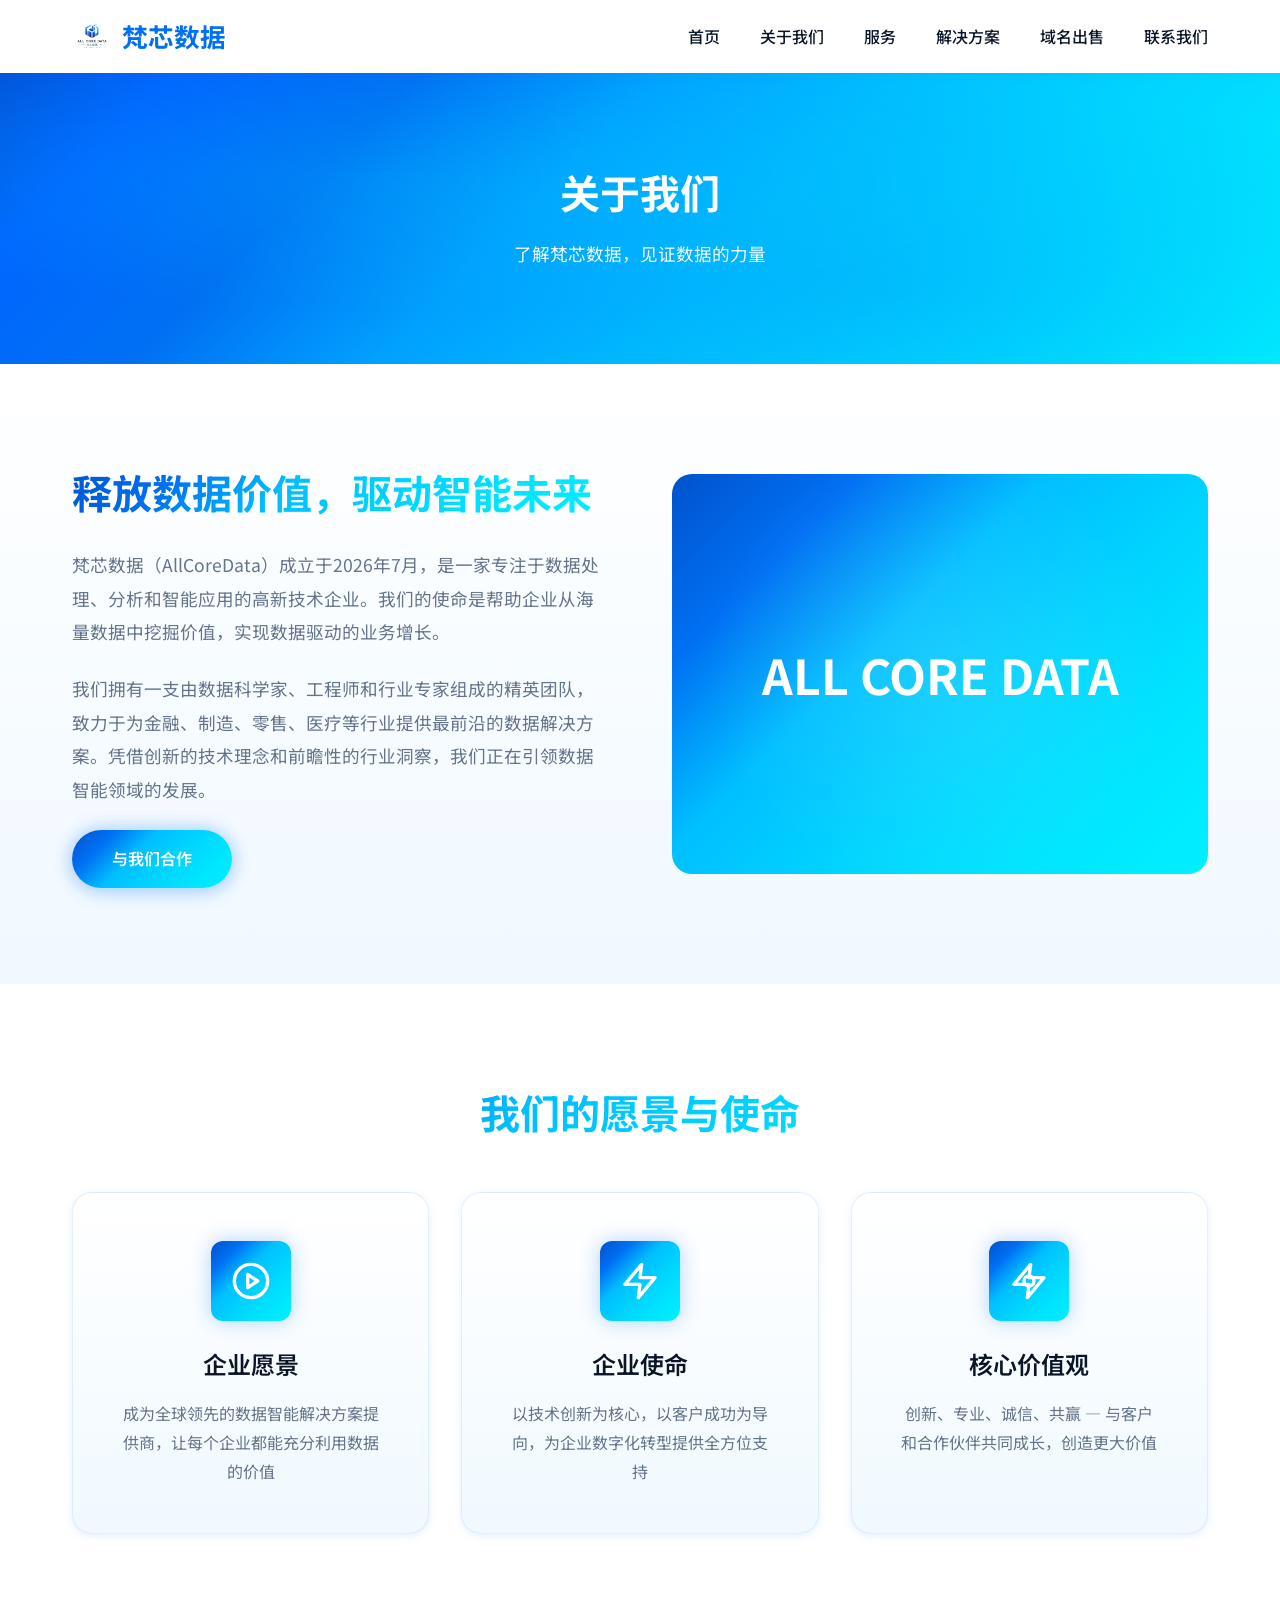
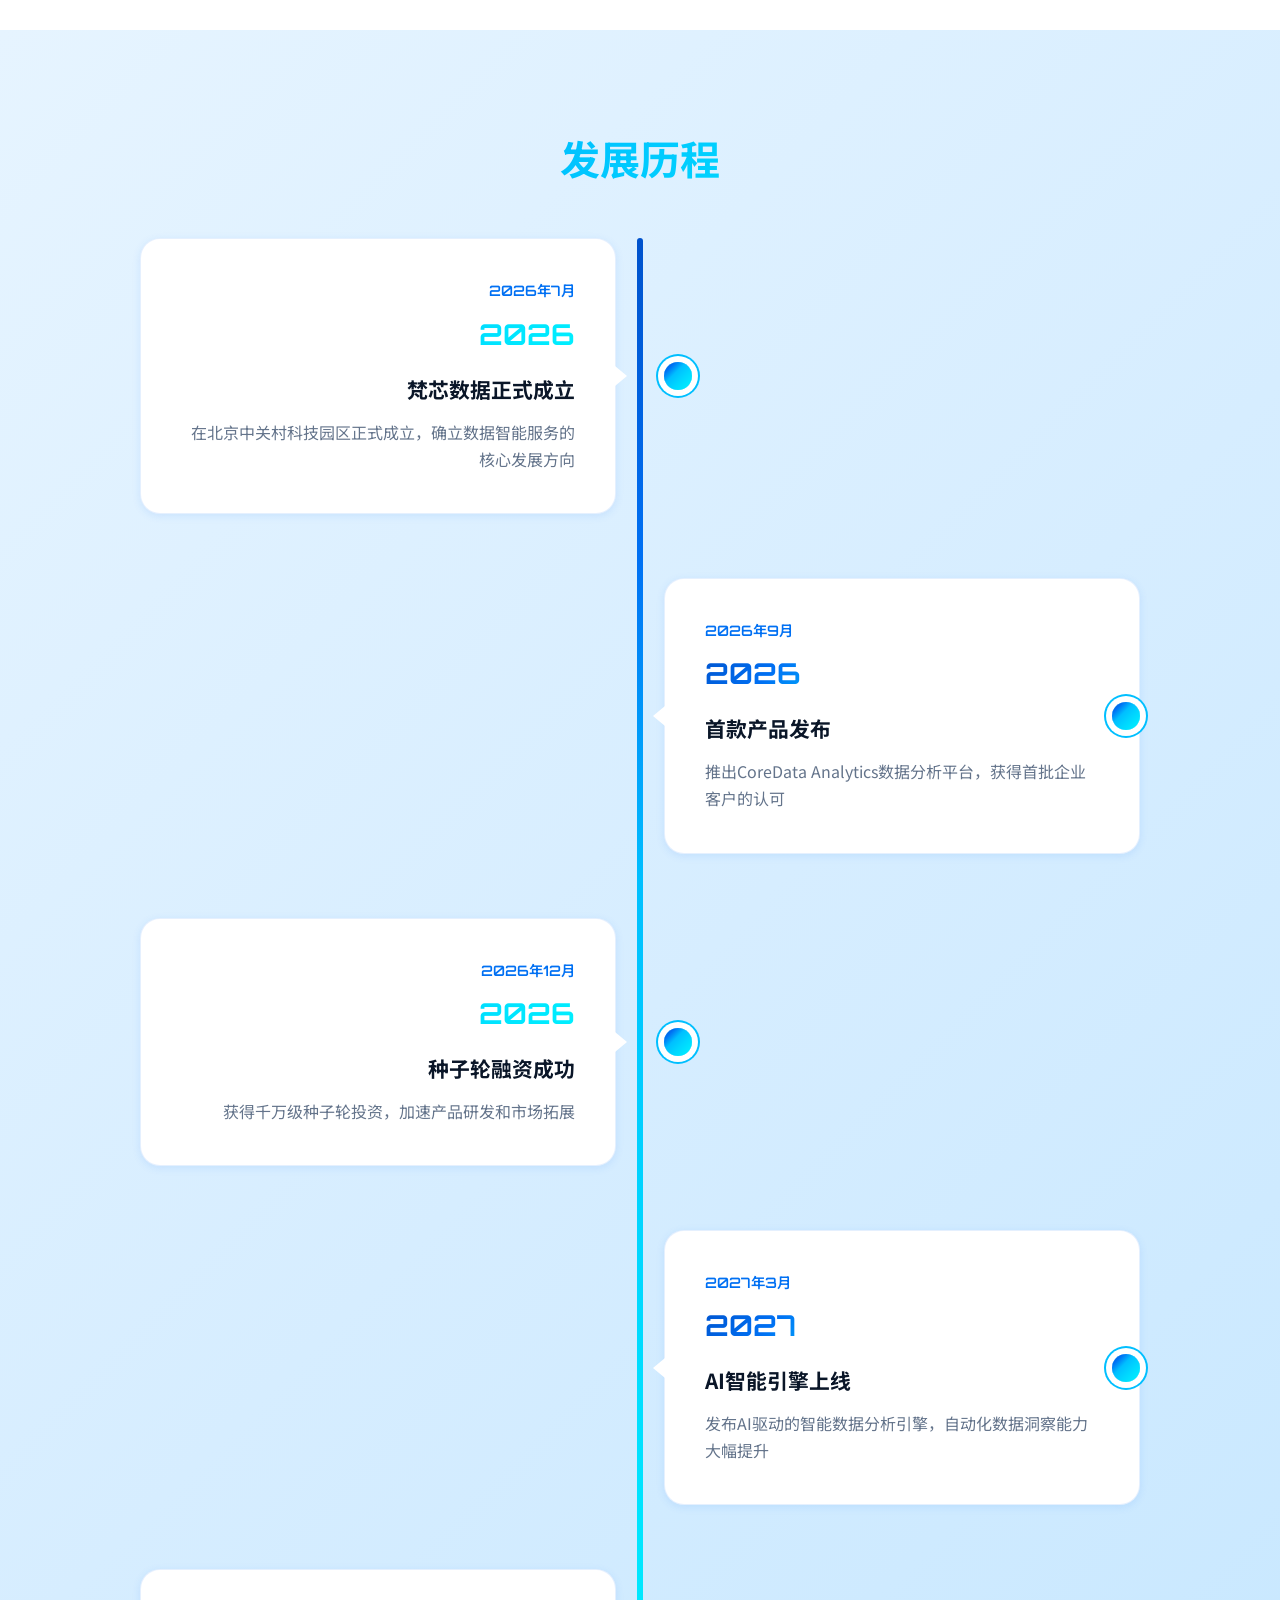
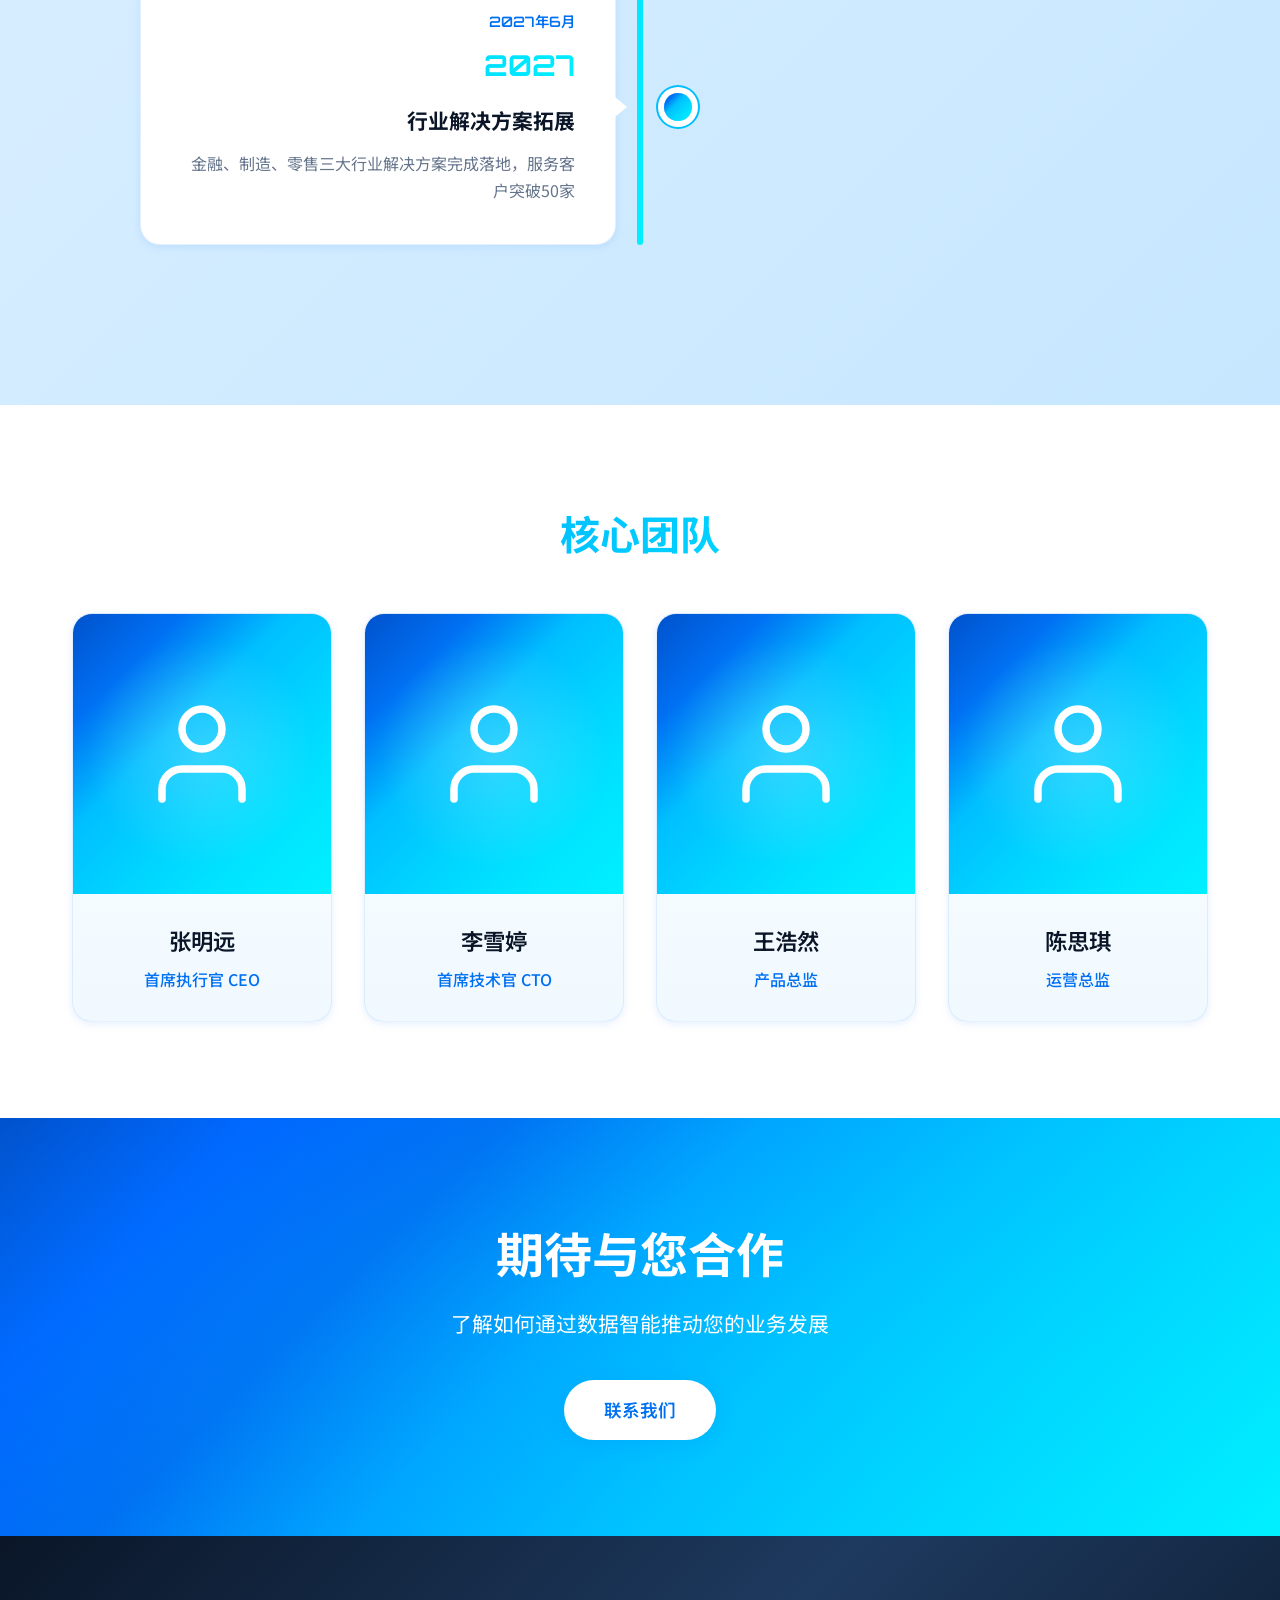
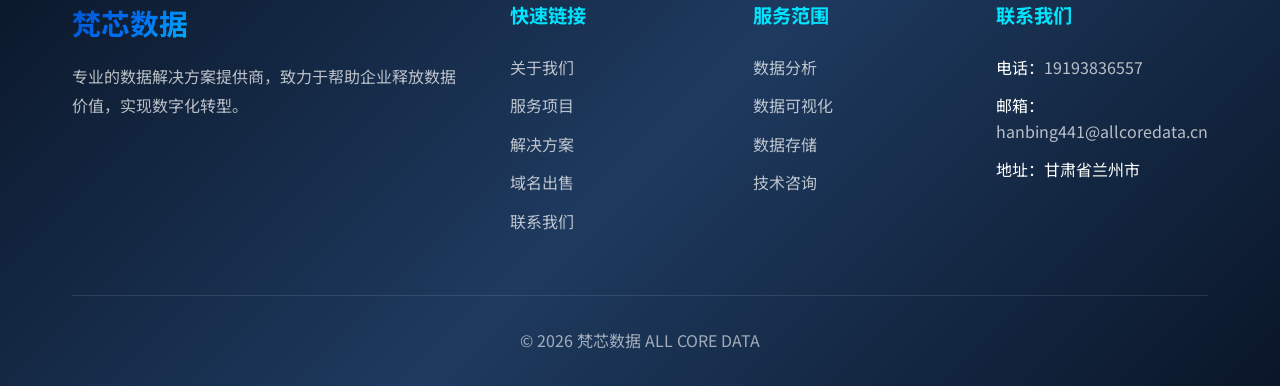
==== commit 27495297: "Update about.html" ====
--- a/about.html
+++ b/about.html
@@ -464,7 +464,7 @@
                     <a href="contact.html" class="btn btn-primary">与我们合作</a>
                 </div>
                 <div class="intro-image reveal">
-                    AllCoreData
+                    ALL CORE DATA
                 </div>
             </div>
         </div>
